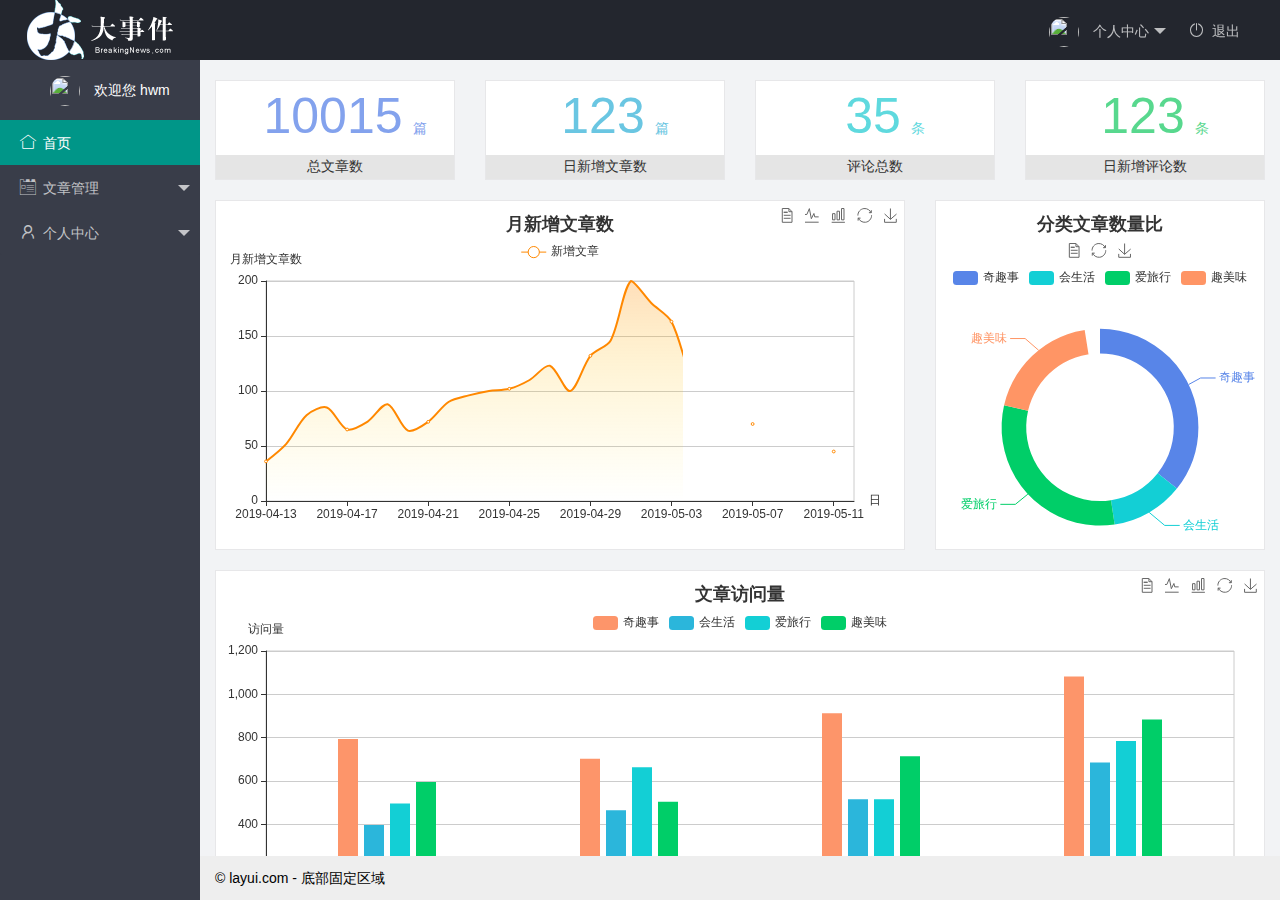
==== index.html @ d1b0f01d "完成了全部的身份认证" ====
<script>
    //写在上面的目的，进入页面，马上判断
    //判断本地存储中的token是否存在，如果不存在，则表示没有登录，则跳转到login.html
    if (localStorage.getItem('token') === 'null') {
        location.href = '/login.html';
    }
</script>

<!DOCTYPE html>
<html>

<head>
    <meta charset="utf-8">
    <meta name="viewport" content="width=device-width, initial-scale=1, maximum-scale=1">
    <title>hwm的大事件-后台首页</title>
    <link rel="stylesheet" href="/assets/lib/layui/css/layui.css">
    <link rel="stylesheet" href="/assets/css/index.css">
</head>

<body class="layui-layout-body">
    <div class="layui-layout layui-layout-admin">
        <div class="layui-header">
            <div class="layui-logo">
                <img src="/assets/images/logo.png" alt="">
            </div>
            <!-- 头部区域（可配合layui已有的水平导航） -->

            <ul class="layui-nav layui-layout-right">
                <li class="layui-nav-item">
                    <a href="javascript:;">
                        <span class="text-avatar">H</span>
                        <img src="http://t.cn/RCzsdCq" class="layui-nav-img"> 个人中心
                    </a>
                    <dl class="layui-nav-child">
                        <dd><a href="">基本资料</a></dd>
                        <dd><a href="">重置密码</a></dd>
                        <dd><a href="">更换头像</a></dd>
                    </dl>
                </li>
                <li class="layui-nav-item">
                    <a href="javascript:;" id="logout"><i class="layui-icon layui-icon-logout"></i>退出</a>
                </li>
            </ul>
        </div>

        <div class="layui-side layui-bg-black">
            <div class="layui-side-scroll">
                <div id="user">
                    <span class="text-avatar">H</span>
                    <img src="http://t.cn/RCzsdCq" class="layui-nav-img"> 欢迎您 <span class="username"> hwm</span>
                </div>


                <!-- 左侧导航区域（可配合layui已有的垂直导航） -->
                <ul class="layui-nav layui-nav-tree" lay-filter="test" lay-shrink="all">
                    <li class="layui-nav-item layui-this"><a href=""><i class="layui-icon layui-icon-home"></i>首页</a>
                    </li>

                    <li class="layui-nav-item lay-shrink">
                        <a class="" href="javascript:;"><i class="layui-icon layui-icon-tabs"></i>文章管理</a>
                        <dl class="layui-nav-child">
                            <dd><a href="/test.html" target="ifm"><i class="layui-icon layui-icon-app"></i>文章类别</a></dd>
                            <dd><a href="javascript:;"><i class="layui-icon layui-icon-app"></i>文章列表</a></dd>
                            <dd><a href="javascript:;"><i class="layui-icon layui-icon-app"></i>发表文章</a></dd>
                        </dl>
                    </li>
                    <li class="layui-nav-item ">
                        <a href="javascript:;"><i class="layui-icon layui-icon-username"></i>个人中心</a>
                        <dl class="layui-nav-child">
                            <dd><a href="javascript:;"><i class="layui-icon layui-icon-app"></i>基本资料</a></dd>
                            <dd><a href="javascript:;"><i class="layui-icon layui-icon-app"></i>更换头像</a></dd>
                            <dd><a href="javascript:;"><i class="layui-icon layui-icon-app"></i>重置密码</a></dd>
                        </dl>
                    </li>


                </ul>
            </div>
        </div>

        <div class="layui-body">
            <!-- 内容主体区域 -->
            <!-- <div style="padding: 15px;">内容主体区域</div> -->
            <iframe src="/home/dashboard.html" name="ifm" frameborder="0"></iframe>
        </div>

        <div class="layui-footer">
            <!-- 底部固定区域 -->
            © layui.com - 底部固定区域
        </div>
    </div>
    <script src="/assets/lib/layui/layui.all.js"></script>

    <script>
        //JavaScript代码区域
        layui.use('element', function() {
            var element = layui.element;

        });
    </script>
    <script src="/assets/lib/jquery.js"></script>
    <!-- 先加载common.js,再加载index.js -->
    <script src="/assets/js/common.js"></script>
    <script src="/assets/js/index.js"></script>
</body>

</html>
---- assets/lib/layui/css/layui.css ----
/** layui-v2.5.6 MIT License By https://www.layui.com */
 .layui-inline,img{display:inline-block;vertical-align:middle}h1,h2,h3,h4,h5,h6{font-weight:400}.layui-edge,.layui-header,.layui-inline,.layui-main{position:relative}.layui-body,.layui-edge,.layui-elip{overflow:hidden}.layui-btn,.layui-edge,.layui-inline,img{vertical-align:middle}.layui-btn,.layui-disabled,.layui-icon,.layui-unselect{-moz-user-select:none;-webkit-user-select:none;-ms-user-select:none}.layui-elip,.layui-form-checkbox span,.layui-form-pane .layui-form-label{text-overflow:ellipsis;white-space:nowrap}.layui-breadcrumb,.layui-tree-btnGroup{visibility:hidden}blockquote,body,button,dd,div,dl,dt,form,h1,h2,h3,h4,h5,h6,input,li,ol,p,pre,td,textarea,th,ul{margin:0;padding:0;-webkit-tap-highlight-color:rgba(0,0,0,0)}a:active,a:hover{outline:0}img{border:none}li{list-style:none}table{border-collapse:collapse;border-spacing:0}h4,h5,h6{font-size:100%}button,input,optgroup,option,select,textarea{font-family:inherit;font-size:inherit;font-style:inherit;font-weight:inherit;outline:0}pre{white-space:pre-wrap;white-space:-moz-pre-wrap;white-space:-pre-wrap;white-space:-o-pre-wrap;word-wrap:break-word}body{line-height:24px;font:14px Helvetica Neue,Helvetica,PingFang SC,Tahoma,Arial,sans-serif}hr{height:1px;margin:10px 0;border:0;clear:both}a{color:#333;text-decoration:none}a:hover{color:#777}a cite{font-style:normal;*cursor:pointer}.layui-border-box,.layui-border-box *{box-sizing:border-box}.layui-box,.layui-box *{box-sizing:content-box}.layui-clear{clear:both;*zoom:1}.layui-clear:after{content:'\20';clear:both;*zoom:1;display:block;height:0}.layui-inline{*display:inline;*zoom:1}.layui-edge{display:inline-block;width:0;height:0;border-width:6px;border-style:dashed;border-color:transparent}.layui-edge-top{top:-4px;border-bottom-color:#999;border-bottom-style:solid}.layui-edge-right{border-left-color:#999;border-left-style:solid}.layui-edge-bottom{top:2px;border-top-color:#999;border-top-style:solid}.layui-edge-left{border-right-color:#999;border-right-style:solid}.layui-disabled,.layui-disabled:hover{color:#d2d2d2!important;cursor:not-allowed!important}.layui-circle{border-radius:100%}.layui-show{display:block!important}.layui-hide{display:none!important}@font-face{font-family:layui-icon;src:url(../font/iconfont.eot?v=256);src:url(../font/iconfont.eot?v=256#iefix) format('embedded-opentype'),url(../font/iconfont.woff2?v=256) format('woff2'),url(../font/iconfont.woff?v=256) format('woff'),url(../font/iconfont.ttf?v=256) format('truetype'),url(../font/iconfont.svg?v=256#layui-icon) format('svg')}.layui-icon{font-family:layui-icon!important;font-size:16px;font-style:normal;-webkit-font-smoothing:antialiased;-moz-osx-font-smoothing:grayscale}.layui-icon-reply-fill:before{content:"\e611"}.layui-icon-set-fill:before{content:"\e614"}.layui-icon-menu-fill:before{content:"\e60f"}.layui-icon-search:before{content:"\e615"}.layui-icon-share:before{content:"\e641"}.layui-icon-set-sm:before{content:"\e620"}.layui-icon-engine:before{content:"\e628"}.layui-icon-close:before{content:"\1006"}.layui-icon-close-fill:before{content:"\1007"}.layui-icon-chart-screen:before{content:"\e629"}.layui-icon-star:before{content:"\e600"}.layui-icon-circle-dot:before{content:"\e617"}.layui-icon-chat:before{content:"\e606"}.layui-icon-release:before{content:"\e609"}.layui-icon-list:before{content:"\e60a"}.layui-icon-chart:before{content:"\e62c"}.layui-icon-ok-circle:before{content:"\1005"}.layui-icon-layim-theme:before{content:"\e61b"}.layui-icon-table:before{content:"\e62d"}.layui-icon-right:before{content:"\e602"}.layui-icon-left:before{content:"\e603"}.layui-icon-cart-simple:before{content:"\e698"}.layui-icon-face-cry:before{content:"\e69c"}.layui-icon-face-smile:before{content:"\e6af"}.layui-icon-survey:before{content:"\e6b2"}.layui-icon-tree:before{content:"\e62e"}.layui-icon-ie:before{content:"\e7bb"}.layui-icon-upload-circle:before{content:"\e62f"}.layui-icon-add-circle:before{content:"\e61f"}.layui-icon-download-circle:before{content:"\e601"}.layui-icon-templeate-1:before{content:"\e630"}.layui-icon-util:before{content:"\e631"}.layui-icon-face-surprised:before{content:"\e664"}.layui-icon-edit:before{content:"\e642"}.layui-icon-speaker:before{content:"\e645"}.layui-icon-down:before{content:"\e61a"}.layui-icon-file:before{content:"\e621"}.layui-icon-layouts:before{content:"\e632"}.layui-icon-rate-half:before{content:"\e6c9"}.layui-icon-add-circle-fine:before{content:"\e608"}.layui-icon-prev-circle:before{content:"\e633"}.layui-icon-read:before{content:"\e705"}.layui-icon-404:before{content:"\e61c"}.layui-icon-carousel:before{content:"\e634"}.layui-icon-help:before{content:"\e607"}.layui-icon-code-circle:before{content:"\e635"}.layui-icon-windows:before{content:"\e67f"}.layui-icon-water:before{content:"\e636"}.layui-icon-username:before{content:"\e66f"}.layui-icon-find-fill:before{content:"\e670"}.layui-icon-about:before{content:"\e60b"}.layui-icon-location:before{content:"\e715"}.layui-icon-up:before{content:"\e619"}.layui-icon-pause:before{content:"\e651"}.layui-icon-date:before{content:"\e637"}.layui-icon-layim-uploadfile:before{content:"\e61d"}.layui-icon-delete:before{content:"\e640"}.layui-icon-play:before{content:"\e652"}.layui-icon-top:before{content:"\e604"}.layui-icon-firefox:before{content:"\e686"}.layui-icon-friends:before{content:"\e612"}.layui-icon-refresh-3:before{content:"\e9aa"}.layui-icon-ok:before{content:"\e605"}.layui-icon-layer:before{content:"\e638"}.layui-icon-face-smile-fine:before{content:"\e60c"}.layui-icon-dollar:before{content:"\e659"}.layui-icon-group:before{content:"\e613"}.layui-icon-layim-download:before{content:"\e61e"}.layui-icon-picture-fine:before{content:"\e60d"}.layui-icon-link:before{content:"\e64c"}.layui-icon-diamond:before{content:"\e735"}.layui-icon-log:before{content:"\e60e"}.layui-icon-key:before{content:"\e683"}.layui-icon-rate-solid:before{content:"\e67a"}.layui-icon-fonts-del:before{content:"\e64f"}.layui-icon-unlink:before{content:"\e64d"}.layui-icon-fonts-clear:before{content:"\e639"}.layui-icon-triangle-r:before{content:"\e623"}.layui-icon-circle:before{content:"\e63f"}.layui-icon-radio:before{content:"\e643"}.layui-icon-align-center:before{content:"\e647"}.layui-icon-align-right:before{content:"\e648"}.layui-icon-align-left:before{content:"\e649"}.layui-icon-loading-1:before{content:"\e63e"}.layui-icon-return:before{content:"\e65c"}.layui-icon-fonts-strong:before{content:"\e62b"}.layui-icon-upload:before{content:"\e67c"}.layui-icon-dialogue:before{content:"\e63a"}.layui-icon-video:before{content:"\e6ed"}.layui-icon-headset:before{content:"\e6fc"}.layui-icon-cellphone-fine:before{content:"\e63b"}.layui-icon-add-1:before{content:"\e654"}.layui-icon-face-smile-b:before{content:"\e650"}.layui-icon-fonts-html:before{content:"\e64b"}.layui-icon-screen-full:before{content:"\e622"}.layui-icon-form:before{content:"\e63c"}.layui-icon-cart:before{content:"\e657"}.layui-icon-camera-fill:before{content:"\e65d"}.layui-icon-tabs:before{content:"\e62a"}.layui-icon-heart-fill:before{content:"\e68f"}.layui-icon-fonts-code:before{content:"\e64e"}.layui-icon-ios:before{content:"\e680"}.layui-icon-at:before{content:"\e687"}.layui-icon-fire:before{content:"\e756"}.layui-icon-set:before{content:"\e716"}.layui-icon-fonts-u:before{content:"\e646"}.layui-icon-triangle-d:before{content:"\e625"}.layui-icon-tips:before{content:"\e702"}.layui-icon-picture:before{content:"\e64a"}.layui-icon-more-vertical:before{content:"\e671"}.layui-icon-bluetooth:before{content:"\e689"}.layui-icon-flag:before{content:"\e66c"}.layui-icon-loading:before{content:"\e63d"}.layui-icon-fonts-i:before{content:"\e644"}.layui-icon-refresh-1:before{content:"\e666"}.layui-icon-rmb:before{content:"\e65e"}.layui-icon-addition:before{content:"\e624"}.layui-icon-home:before{content:"\e68e"}.layui-icon-time:before{content:"\e68d"}.layui-icon-user:before{content:"\e770"}.layui-icon-notice:before{content:"\e667"}.layui-icon-chrome:before{content:"\e68a"}.layui-icon-edge:before{content:"\e68b"}.layui-icon-login-weibo:before{content:"\e675"}.layui-icon-voice:before{content:"\e688"}.layui-icon-upload-drag:before{content:"\e681"}.layui-icon-login-qq:before{content:"\e676"}.layui-icon-snowflake:before{content:"\e6b1"}.layui-icon-heart:before{content:"\e68c"}.layui-icon-logout:before{content:"\e682"}.layui-icon-file-b:before{content:"\e655"}.layui-icon-template:before{content:"\e663"}.layui-icon-transfer:before{content:"\e691"}.layui-icon-auz:before{content:"\e672"}.layui-icon-console:before{content:"\e665"}.layui-icon-app:before{content:"\e653"}.layui-icon-prev:before{content:"\e65a"}.layui-icon-website:before{content:"\e7ae"}.layui-icon-next:before{content:"\e65b"}.layui-icon-component:before{content:"\e857"}.layui-icon-android:before{content:"\e684"}.layui-icon-more:before{content:"\e65f"}.layui-icon-login-wechat:before{content:"\e677"}.layui-icon-shrink-right:before{content:"\e668"}.layui-icon-spread-left:before{content:"\e66b"}.layui-icon-camera:before{content:"\e660"}.layui-icon-note:before{content:"\e66e"}.layui-icon-refresh:before{content:"\e669"}.layui-icon-female:before{content:"\e661"}.layui-icon-male:before{content:"\e662"}.layui-icon-screen-restore:before{content:"\e758"}.layui-icon-password:before{content:"\e673"}.layui-icon-senior:before{content:"\e674"}.layui-icon-theme:before{content:"\e66a"}.layui-icon-tread:before{content:"\e6c5"}.layui-icon-praise:before{content:"\e6c6"}.layui-icon-star-fill:before{content:"\e658"}.layui-icon-rate:before{content:"\e67b"}.layui-icon-template-1:before{content:"\e656"}.layui-icon-vercode:before{content:"\e679"}.layui-icon-service:before{content:"\e626"}.layui-icon-cellphone:before{content:"\e678"}.layui-icon-print:before{content:"\e66d"}.layui-icon-cols:before{content:"\e610"}.layui-icon-wifi:before{content:"\e7e0"}.layui-icon-export:before{content:"\e67d"}.layui-icon-rss:before{content:"\e808"}.layui-icon-slider:before{content:"\e714"}.layui-icon-email:before{content:"\e618"}.layui-icon-subtraction:before{content:"\e67e"}.layui-icon-mike:before{content:"\e6dc"}.layui-icon-light:before{content:"\e748"}.layui-icon-gift:before{content:"\e627"}.layui-icon-mute:before{content:"\e685"}.layui-icon-reduce-circle:before{content:"\e616"}.layui-icon-music:before{content:"\e690"}.layui-main{width:1140px;margin:0 auto}.layui-header{z-index:1000;height:60px}.layui-header a:hover{transition:all .5s;-webkit-transition:all .5s}.layui-side{position:fixed;left:0;top:0;bottom:0;z-index:999;width:200px;overflow-x:hidden}.layui-side-scroll{position:relative;width:220px;height:100%;overflow-x:hidden}.layui-body{position:absolute;left:200px;right:0;top:0;bottom:0;z-index:998;width:auto;overflow-y:auto;box-sizing:border-box}.layui-layout-body{overflow:hidden}.layui-layout-admin .layui-header{background-color:#23262E}.layui-layout-admin .layui-side{top:60px;width:200px;overflow-x:hidden}.layui-layout-admin .layui-body{position:fixed;top:60px;bottom:44px}.layui-layout-admin .layui-main{width:auto;margin:0 15px}.layui-layout-admin .layui-footer{position:fixed;left:200px;right:0;bottom:0;height:44px;line-height:44px;padding:0 15px;background-color:#eee}.layui-layout-admin .layui-logo{position:absolute;left:0;top:0;width:200px;height:100%;line-height:60px;text-align:center;color:#009688;font-size:16px}.layui-layout-admin .layui-header .layui-nav{background:0 0}.layui-layout-left{position:absolute!important;left:200px;top:0}.layui-layout-right{position:absolute!important;right:0;top:0}.layui-container{position:relative;margin:0 auto;padding:0 15px;box-sizing:border-box}.layui-fluid{position:relative;margin:0 auto;padding:0 15px}.layui-row:after,.layui-row:before{content:'';display:block;clear:both}.layui-col-lg1,.layui-col-lg10,.layui-col-lg11,.layui-col-lg12,.layui-col-lg2,.layui-col-lg3,.layui-col-lg4,.layui-col-lg5,.layui-col-lg6,.layui-col-lg7,.layui-col-lg8,.layui-col-lg9,.layui-col-md1,.layui-col-md10,.layui-col-md11,.layui-col-md12,.layui-col-md2,.layui-col-md3,.layui-col-md4,.layui-col-md5,.layui-col-md6,.layui-col-md7,.layui-col-md8,.layui-col-md9,.layui-col-sm1,.layui-col-sm10,.layui-col-sm11,.layui-col-sm12,.layui-col-sm2,.layui-col-sm3,.layui-col-sm4,.layui-col-sm5,.layui-col-sm6,.layui-col-sm7,.layui-col-sm8,.layui-col-sm9,.layui-col-xs1,.layui-col-xs10,.layui-col-xs11,.layui-col-xs12,.layui-col-xs2,.layui-col-xs3,.layui-col-xs4,.layui-col-xs5,.layui-col-xs6,.layui-col-xs7,.layui-col-xs8,.layui-col-xs9{position:relative;display:block;box-sizing:border-box}.layui-col-xs1,.layui-col-xs10,.layui-col-xs11,.layui-col-xs12,.layui-col-xs2,.layui-col-xs3,.layui-col-xs4,.layui-col-xs5,.layui-col-xs6,.layui-col-xs7,.layui-col-xs8,.layui-col-xs9{float:left}.layui-col-xs1{width:8.33333333%}.layui-col-xs2{width:16.66666667%}.layui-col-xs3{width:25%}.layui-col-xs4{width:33.33333333%}.layui-col-xs5{width:41.66666667%}.layui-col-xs6{width:50%}.layui-col-xs7{width:58.33333333%}.layui-col-xs8{width:66.66666667%}.layui-col-xs9{width:75%}.layui-col-xs10{width:83.33333333%}.layui-col-xs11{width:91.66666667%}.layui-col-xs12{width:100%}.layui-col-xs-offset1{margin-left:8.33333333%}.layui-col-xs-offset2{margin-left:16.66666667%}.layui-col-xs-offset3{margin-left:25%}.layui-col-xs-offset4{margin-left:33.33333333%}.layui-col-xs-offset5{margin-left:41.66666667%}.layui-col-xs-offset6{margin-left:50%}.layui-col-xs-offset7{margin-left:58.33333333%}.layui-col-xs-offset8{margin-left:66.66666667%}.layui-col-xs-offset9{margin-left:75%}.layui-col-xs-offset10{margin-left:83.33333333%}.layui-col-xs-offset11{margin-left:91.66666667%}.layui-col-xs-offset12{margin-left:100%}@media screen and (max-width:768px){.layui-hide-xs{display:none!important}.layui-show-xs-block{display:block!important}.layui-show-xs-inline{display:inline!important}.layui-show-xs-inline-block{display:inline-block!important}}@media screen and (min-width:768px){.layui-container{width:750px}.layui-hide-sm{display:none!important}.layui-show-sm-block{display:block!important}.layui-show-sm-inline{display:inline!important}.layui-show-sm-inline-block{display:inline-block!important}.layui-col-sm1,.layui-col-sm10,.layui-col-sm11,.layui-col-sm12,.layui-col-sm2,.layui-col-sm3,.layui-col-sm4,.layui-col-sm5,.layui-col-sm6,.layui-col-sm7,.layui-col-sm8,.layui-col-sm9{float:left}.layui-col-sm1{width:8.33333333%}.layui-col-sm2{width:16.66666667%}.layui-col-sm3{width:25%}.layui-col-sm4{width:33.33333333%}.layui-col-sm5{width:41.66666667%}.layui-col-sm6{width:50%}.layui-col-sm7{width:58.33333333%}.layui-col-sm8{width:66.66666667%}.layui-col-sm9{width:75%}.layui-col-sm10{width:83.33333333%}.layui-col-sm11{width:91.66666667%}.layui-col-sm12{width:100%}.layui-col-sm-offset1{margin-left:8.33333333%}.layui-col-sm-offset2{margin-left:16.66666667%}.layui-col-sm-offset3{margin-left:25%}.layui-col-sm-offset4{margin-left:33.33333333%}.layui-col-sm-offset5{margin-left:41.66666667%}.layui-col-sm-offset6{margin-left:50%}.layui-col-sm-offset7{margin-left:58.33333333%}.layui-col-sm-offset8{margin-left:66.66666667%}.layui-col-sm-offset9{margin-left:75%}.layui-col-sm-offset10{margin-left:83.33333333%}.layui-col-sm-offset11{margin-left:91.66666667%}.layui-col-sm-offset12{margin-left:100%}}@media screen and (min-width:992px){.layui-container{width:970px}.layui-hide-md{display:none!important}.layui-show-md-block{display:block!important}.layui-show-md-inline{display:inline!important}.layui-show-md-inline-block{display:inline-block!important}.layui-col-md1,.layui-col-md10,.layui-col-md11,.layui-col-md12,.layui-col-md2,.layui-col-md3,.layui-col-md4,.layui-col-md5,.layui-col-md6,.layui-col-md7,.layui-col-md8,.layui-col-md9{float:left}.layui-col-md1{width:8.33333333%}.layui-col-md2{width:16.66666667%}.layui-col-md3{width:25%}.layui-col-md4{width:33.33333333%}.layui-col-md5{width:41.66666667%}.layui-col-md6{width:50%}.layui-col-md7{width:58.33333333%}.layui-col-md8{width:66.66666667%}.layui-col-md9{width:75%}.layui-col-md10{width:83.33333333%}.layui-col-md11{width:91.66666667%}.layui-col-md12{width:100%}.layui-col-md-offset1{margin-left:8.33333333%}.layui-col-md-offset2{margin-left:16.66666667%}.layui-col-md-offset3{margin-left:25%}.layui-col-md-offset4{margin-left:33.33333333%}.layui-col-md-offset5{margin-left:41.66666667%}.layui-col-md-offset6{margin-left:50%}.layui-col-md-offset7{margin-left:58.33333333%}.layui-col-md-offset8{margin-left:66.66666667%}.layui-col-md-offset9{margin-left:75%}.layui-col-md-offset10{margin-left:83.33333333%}.layui-col-md-offset11{margin-left:91.66666667%}.layui-col-md-offset12{margin-left:100%}}@media screen and (min-width:1200px){.layui-container{width:1170px}.layui-hide-lg{display:none!important}.layui-show-lg-block{display:block!important}.layui-show-lg-inline{display:inline!important}.layui-show-lg-inline-block{display:inline-block!important}.layui-col-lg1,.layui-col-lg10,.layui-col-lg11,.layui-col-lg12,.layui-col-lg2,.layui-col-lg3,.layui-col-lg4,.layui-col-lg5,.layui-col-lg6,.layui-col-lg7,.layui-col-lg8,.layui-col-lg9{float:left}.layui-col-lg1{width:8.33333333%}.layui-col-lg2{width:16.66666667%}.layui-col-lg3{width:25%}.layui-col-lg4{width:33.33333333%}.layui-col-lg5{width:41.66666667%}.layui-col-lg6{width:50%}.layui-col-lg7{width:58.33333333%}.layui-col-lg8{width:66.66666667%}.layui-col-lg9{width:75%}.layui-col-lg10{width:83.33333333%}.layui-col-lg11{width:91.66666667%}.layui-col-lg12{width:100%}.layui-col-lg-offset1{margin-left:8.33333333%}.layui-col-lg-offset2{margin-left:16.66666667%}.layui-col-lg-offset3{margin-left:25%}.layui-col-lg-offset4{margin-left:33.33333333%}.layui-col-lg-offset5{margin-left:41.66666667%}.layui-col-lg-offset6{margin-left:50%}.layui-col-lg-offset7{margin-left:58.33333333%}.layui-col-lg-offset8{margin-left:66.66666667%}.layui-col-lg-offset9{margin-left:75%}.layui-col-lg-offset10{margin-left:83.33333333%}.layui-col-lg-offset11{margin-left:91.66666667%}.layui-col-lg-offset12{margin-left:100%}}.layui-col-space1{margin:-.5px}.layui-col-space1>*{padding:.5px}.layui-col-space2{margin:-1px}.layui-col-space2>*{padding:1px}.layui-col-space4{margin:-2px}.layui-col-space4>*{padding:2px}.layui-col-space5{margin:-2.5px}.layui-col-space5>*{padding:2.5px}.layui-col-space6{margin:-3px}.layui-col-space6>*{padding:3px}.layui-col-space8{margin:-4px}.layui-col-space8>*{padding:4px}.layui-col-space10{margin:-5px}.layui-col-space10>*{padding:5px}.layui-col-space12{margin:-6px}.layui-col-space12>*{padding:6px}.layui-col-space14{margin:-7px}.layui-col-space14>*{padding:7px}.layui-col-space15{margin:-7.5px}.layui-col-space15>*{padding:7.5px}.layui-col-space16{margin:-8px}.layui-col-space16>*{padding:8px}.layui-col-space18{margin:-9px}.layui-col-space18>*{padding:9px}.layui-col-space20{margin:-10px}.layui-col-space20>*{padding:10px}.layui-col-space22{margin:-11px}.layui-col-space22>*{padding:11px}.layui-col-space24{margin:-12px}.layui-col-space24>*{padding:12px}.layui-col-space25{margin:-12.5px}.layui-col-space25>*{padding:12.5px}.layui-col-space26{margin:-13px}.layui-col-space26>*{padding:13px}.layui-col-space28{margin:-14px}.layui-col-space28>*{padding:14px}.layui-col-space30{margin:-15px}.layui-col-space30>*{padding:15px}.layui-btn,.layui-input,.layui-select,.layui-textarea,.layui-upload-button{outline:0;-webkit-appearance:none;transition:all .3s;-webkit-transition:all .3s;box-sizing:border-box}.layui-elem-quote{margin-bottom:10px;padding:15px;line-height:22px;border-left:5px solid #009688;border-radius:0 2px 2px 0;background-color:#f2f2f2}.layui-quote-nm{border-style:solid;border-width:1px 1px 1px 5px;background:0 0}.layui-elem-field{margin-bottom:10px;padding:0;border-width:1px;border-style:solid}.layui-elem-field legend{margin-left:20px;padding:0 10px;font-size:20px;font-weight:300}.layui-field-title{margin:10px 0 20px;border-width:1px 0 0}.layui-field-box{padding:10px 15px}.layui-field-title .layui-field-box{padding:10px 0}.layui-progress{position:relative;height:6px;border-radius:20px;background-color:#e2e2e2}.layui-progress-bar{position:absolute;left:0;top:0;width:0;max-width:100%;height:6px;border-radius:20px;text-align:right;background-color:#5FB878;transition:all .3s;-webkit-transition:all .3s}.layui-progress-big,.layui-progress-big .layui-progress-bar{height:18px;line-height:18px}.layui-progress-text{position:relative;top:-20px;line-height:18px;font-size:12px;color:#666}.layui-progress-big .layui-progress-text{position:static;padding:0 10px;color:#fff}.layui-collapse{border-width:1px;border-style:solid;border-radius:2px}.layui-colla-content,.layui-colla-item{border-top-width:1px;border-top-style:solid}.layui-colla-item:first-child{border-top:none}.layui-colla-title{position:relative;height:42px;line-height:42px;padding:0 15px 0 35px;color:#333;background-color:#f2f2f2;cursor:pointer;font-size:14px;overflow:hidden}.layui-colla-content{display:none;padding:10px 15px;line-height:22px;color:#666}.layui-colla-icon{position:absolute;left:15px;top:0;font-size:14px}.layui-card{margin-bottom:15px;border-radius:2px;background-color:#fff;box-shadow:0 1px 2px 0 rgba(0,0,0,.05)}.layui-card:last-child{margin-bottom:0}.layui-card-header{position:relative;height:42px;line-height:42px;padding:0 15px;border-bottom:1px solid #f6f6f6;color:#333;border-radius:2px 2px 0 0;font-size:14px}.layui-bg-black,.layui-bg-blue,.layui-bg-cyan,.layui-bg-green,.layui-bg-orange,.layui-bg-red{color:#fff!important}.layui-card-body{position:relative;padding:10px 15px;line-height:24px}.layui-card-body[pad15]{padding:15px}.layui-card-body[pad20]{padding:20px}.layui-card-body .layui-table{margin:5px 0}.layui-card .layui-tab{margin:0}.layui-panel-window{position:relative;padding:15px;border-radius:0;border-top:5px solid #E6E6E6;background-color:#fff}.layui-auxiliar-moving{position:fixed;left:0;right:0;top:0;bottom:0;width:100%;height:100%;background:0 0;z-index:9999999999}.layui-form-label,.layui-form-mid,.layui-form-select,.layui-input-block,.layui-input-inline,.layui-textarea{position:relative}.layui-bg-red{background-color:#FF5722!important}.layui-bg-orange{background-color:#FFB800!important}.layui-bg-green{background-color:#009688!important}.layui-bg-cyan{background-color:#2F4056!important}.layui-bg-blue{background-color:#1E9FFF!important}.layui-bg-black{background-color:#393D49!important}.layui-bg-gray{background-color:#eee!important;color:#666!important}.layui-badge-rim,.layui-colla-content,.layui-colla-item,.layui-collapse,.layui-elem-field,.layui-form-pane .layui-form-item[pane],.layui-form-pane .layui-form-label,.layui-input,.layui-layedit,.layui-layedit-tool,.layui-quote-nm,.layui-select,.layui-tab-bar,.layui-tab-card,.layui-tab-title,.layui-tab-title .layui-this:after,.layui-textarea{border-color:#e6e6e6}.layui-timeline-item:before,hr{background-color:#e6e6e6}.layui-text{line-height:22px;font-size:14px;color:#666}.layui-text h1,.layui-text h2,.layui-text h3{font-weight:500;color:#333}.layui-text h1{font-size:30px}.layui-text h2{font-size:24px}.layui-text h3{font-size:18px}.layui-text a:not(.layui-btn){color:#01AAED}.layui-text a:not(.layui-btn):hover{text-decoration:underline}.layui-text ul{padding:5px 0 5px 15px}.layui-text ul li{margin-top:5px;list-style-type:disc}.layui-text em,.layui-word-aux{color:#999!important;padding:0 5px!important}.layui-btn{display:inline-block;height:38px;line-height:38px;padding:0 18px;background-color:#009688;color:#fff;white-space:nowrap;text-align:center;font-size:14px;border:none;border-radius:2px;cursor:pointer}.layui-btn:hover{opacity:.8;filter:alpha(opacity=80);color:#fff}.layui-btn:active{opacity:1;filter:alpha(opacity=100)}.layui-btn+.layui-btn{margin-left:10px}.layui-btn-container{font-size:0}.layui-btn-container .layui-btn{margin-right:10px;margin-bottom:10px}.layui-btn-container .layui-btn+.layui-btn{margin-left:0}.layui-table .layui-btn-container .layui-btn{margin-bottom:9px}.layui-btn-radius{border-radius:100px}.layui-btn .layui-icon{margin-right:3px;font-size:18px;vertical-align:bottom;vertical-align:middle\9}.layui-btn-primary{border:1px solid #C9C9C9;background-color:#fff;color:#555}.layui-btn-primary:hover{border-color:#009688;color:#333}.layui-btn-normal{background-color:#1E9FFF}.layui-btn-warm{background-color:#FFB800}.layui-btn-danger{background-color:#FF5722}.layui-btn-checked{background-color:#5FB878}.layui-btn-disabled,.layui-btn-disabled:active,.layui-btn-disabled:hover{border:1px solid #e6e6e6;background-color:#FBFBFB;color:#C9C9C9;cursor:not-allowed;opacity:1}.layui-btn-lg{height:44px;line-height:44px;padding:0 25px;font-size:16px}.layui-btn-sm{height:30px;line-height:30px;padding:0 10px;font-size:12px}.layui-btn-sm i{font-size:16px!important}.layui-btn-xs{height:22px;line-height:22px;padding:0 5px;font-size:12px}.layui-btn-xs i{font-size:14px!important}.layui-btn-group{display:inline-block;vertical-align:middle;font-size:0}.layui-btn-group .layui-btn{margin-left:0!important;margin-right:0!important;border-left:1px solid rgba(255,255,255,.5);border-radius:0}.layui-btn-group .layui-btn-primary{border-left:none}.layui-btn-group .layui-btn-primary:hover{border-color:#C9C9C9;color:#009688}.layui-btn-group .layui-btn:first-child{border-left:none;border-radius:2px 0 0 2px}.layui-btn-group .layui-btn-primary:first-child{border-left:1px solid #c9c9c9}.layui-btn-group .layui-btn:last-child{border-radius:0 2px 2px 0}.layui-btn-group .layui-btn+.layui-btn{margin-left:0}.layui-btn-group+.layui-btn-group{margin-left:10px}.layui-btn-fluid{width:100%}.layui-input,.layui-select,.layui-textarea{height:38px;line-height:1.3;line-height:38px\9;border-width:1px;border-style:solid;background-color:#fff;border-radius:2px}.layui-input::-webkit-input-placeholder,.layui-select::-webkit-input-placeholder,.layui-textarea::-webkit-input-placeholder{line-height:1.3}.layui-input,.layui-textarea{display:block;width:100%;padding-left:10px}.layui-input:hover,.layui-textarea:hover{border-color:#D2D2D2!important}.layui-input:focus,.layui-textarea:focus{border-color:#C9C9C9!important}.layui-textarea{min-height:100px;height:auto;line-height:20px;padding:6px 10px;resize:vertical}.layui-select{padding:0 10px}.layui-form input[type=checkbox],.layui-form input[type=radio],.layui-form select{display:none}.layui-form [lay-ignore]{display:initial}.layui-form-item{margin-bottom:15px;clear:both;*zoom:1}.layui-form-item:after{content:'\20';clear:both;*zoom:1;display:block;height:0}.layui-form-label{float:left;display:block;padding:9px 15px;width:80px;font-weight:400;line-height:20px;text-align:right}.layui-form-label-col{display:block;float:none;padding:9px 0;line-height:20px;text-align:left}.layui-form-item .layui-inline{margin-bottom:5px;margin-right:10px}.layui-input-block{margin-left:110px;min-height:36px}.layui-input-inline{display:inline-block;vertical-align:middle}.layui-form-item .layui-input-inline{float:left;width:190px;margin-right:10px}.layui-form-text .layui-input-inline{width:auto}.layui-form-mid{float:left;display:block;padding:9px 0!important;line-height:20px;margin-right:10px}.layui-form-danger+.layui-form-select .layui-input,.layui-form-danger:focus{border-color:#FF5722!important}.layui-form-select .layui-input{padding-right:30px;cursor:pointer}.layui-form-select .layui-edge{position:absolute;right:10px;top:50%;margin-top:-3px;cursor:pointer;border-width:6px;border-top-color:#c2c2c2;border-top-style:solid;transition:all .3s;-webkit-transition:all .3s}.layui-form-select dl{display:none;position:absolute;left:0;top:42px;padding:5px 0;z-index:899;min-width:100%;border:1px solid #d2d2d2;max-height:300px;overflow-y:auto;background-color:#fff;border-radius:2px;box-shadow:0 2px 4px rgba(0,0,0,.12);box-sizing:border-box}.layui-form-select dl dd,.layui-form-select dl dt{padding:0 10px;line-height:36px;white-space:nowrap;overflow:hidden;text-overflow:ellipsis}.layui-form-select dl dt{font-size:12px;color:#999}.layui-form-select dl dd{cursor:pointer}.layui-form-select dl dd:hover{background-color:#f2f2f2;-webkit-transition:.5s all;transition:.5s all}.layui-form-select .layui-select-group dd{padding-left:20px}.layui-form-select dl dd.layui-select-tips{padding-left:10px!important;color:#999}.layui-form-select dl dd.layui-this{background-color:#5FB878;color:#fff}.layui-form-checkbox,.layui-form-select dl dd.layui-disabled{background-color:#fff}.layui-form-selected dl{display:block}.layui-form-checkbox,.layui-form-checkbox *,.layui-form-switch{display:inline-block;vertical-align:middle}.layui-form-selected .layui-edge{margin-top:-9px;-webkit-transform:rotate(180deg);transform:rotate(180deg);margin-top:-3px\9}:root .layui-form-selected .layui-edge{margin-top:-9px\0/IE9}.layui-form-selectup dl{top:auto;bottom:42px}.layui-select-none{margin:5px 0;text-align:center;color:#999}.layui-select-disabled .layui-disabled{border-color:#eee!important}.layui-select-disabled .layui-edge{border-top-color:#d2d2d2}.layui-form-checkbox{position:relative;height:30px;line-height:30px;margin-right:10px;padding-right:30px;cursor:pointer;font-size:0;-webkit-transition:.1s linear;transition:.1s linear;box-sizing:border-box}.layui-form-checkbox span{padding:0 10px;height:100%;font-size:14px;border-radius:2px 0 0 2px;background-color:#d2d2d2;color:#fff;overflow:hidden}.layui-form-checkbox:hover span{background-color:#c2c2c2}.layui-form-checkbox i{position:absolute;right:0;top:0;width:30px;height:28px;border:1px solid #d2d2d2;border-left:none;border-radius:0 2px 2px 0;color:#fff;font-size:20px;text-align:center}.layui-form-checkbox:hover i{border-color:#c2c2c2;color:#c2c2c2}.layui-form-checked,.layui-form-checked:hover{border-color:#5FB878}.layui-form-checked span,.layui-form-checked:hover span{background-color:#5FB878}.layui-form-checked i,.layui-form-checked:hover i{color:#5FB878}.layui-form-item .layui-form-checkbox{margin-top:4px}.layui-form-checkbox[lay-skin=primary]{height:auto!important;line-height:normal!important;min-width:18px;min-height:18px;border:none!important;margin-right:0;padding-left:28px;padding-right:0;background:0 0}.layui-form-checkbox[lay-skin=primary] span{padding-left:0;padding-right:15px;line-height:18px;background:0 0;color:#666}.layui-form-checkbox[lay-skin=primary] i{right:auto;left:0;width:16px;height:16px;line-height:16px;border:1px solid #d2d2d2;font-size:12px;border-radius:2px;background-color:#fff;-webkit-transition:.1s linear;transition:.1s linear}.layui-form-checkbox[lay-skin=primary]:hover i{border-color:#5FB878;color:#fff}.layui-form-checked[lay-skin=primary] i{border-color:#5FB878!important;background-color:#5FB878;color:#fff}.layui-checkbox-disbaled[lay-skin=primary] span{background:0 0!important;color:#c2c2c2}.layui-checkbox-disbaled[lay-skin=primary]:hover i{border-color:#d2d2d2}.layui-form-item .layui-form-checkbox[lay-skin=primary]{margin-top:10px}.layui-form-switch{position:relative;height:22px;line-height:22px;min-width:35px;padding:0 5px;margin-top:8px;border:1px solid #d2d2d2;border-radius:20px;cursor:pointer;background-color:#fff;-webkit-transition:.1s linear;transition:.1s linear}.layui-form-switch i{position:absolute;left:5px;top:3px;width:16px;height:16px;border-radius:20px;background-color:#d2d2d2;-webkit-transition:.1s linear;transition:.1s linear}.layui-form-switch em{position:relative;top:0;width:25px;margin-left:21px;padding:0!important;text-align:center!important;color:#999!important;font-style:normal!important;font-size:12px}.layui-form-onswitch{border-color:#5FB878;background-color:#5FB878}.layui-checkbox-disbaled,.layui-checkbox-disbaled i{border-color:#e2e2e2!important}.layui-form-onswitch i{left:100%;margin-left:-21px;background-color:#fff}.layui-form-onswitch em{margin-left:5px;margin-right:21px;color:#fff!important}.layui-checkbox-disbaled span{background-color:#e2e2e2!important}.layui-checkbox-disbaled:hover i{color:#fff!important}[lay-radio]{display:none}.layui-form-radio,.layui-form-radio *{display:inline-block;vertical-align:middle}.layui-form-radio{line-height:28px;margin:6px 10px 0 0;padding-right:10px;cursor:pointer;font-size:0}.layui-form-radio *{font-size:14px}.layui-form-radio>i{margin-right:8px;font-size:22px;color:#c2c2c2}.layui-form-radio>i:hover,.layui-form-radioed>i{color:#5FB878}.layui-radio-disbaled>i{color:#e2e2e2!important}.layui-form-pane .layui-form-label{width:110px;padding:8px 15px;height:38px;line-height:20px;border-width:1px;border-style:solid;border-radius:2px 0 0 2px;text-align:center;background-color:#FBFBFB;overflow:hidden;box-sizing:border-box}.layui-form-pane .layui-input-inline{margin-left:-1px}.layui-form-pane .layui-input-block{margin-left:110px;left:-1px}.layui-form-pane .layui-input{border-radius:0 2px 2px 0}.layui-form-pane .layui-form-text .layui-form-label{float:none;width:100%;border-radius:2px;box-sizing:border-box;text-align:left}.layui-form-pane .layui-form-text .layui-input-inline{display:block;margin:0;top:-1px;clear:both}.layui-form-pane .layui-form-text .layui-input-block{margin:0;left:0;top:-1px}.layui-form-pane .layui-form-text .layui-textarea{min-height:100px;border-radius:0 0 2px 2px}.layui-form-pane .layui-form-checkbox{margin:4px 0 4px 10px}.layui-form-pane .layui-form-radio,.layui-form-pane .layui-form-switch{margin-top:6px;margin-left:10px}.layui-form-pane .layui-form-item[pane]{position:relative;border-width:1px;border-style:solid}.layui-form-pane .layui-form-item[pane] .layui-form-label{position:absolute;left:0;top:0;height:100%;border-width:0 1px 0 0}.layui-form-pane .layui-form-item[pane] .layui-input-inline{margin-left:110px}@media screen and (max-width:450px){.layui-form-item .layui-form-label{text-overflow:ellipsis;overflow:hidden;white-space:nowrap}.layui-form-item .layui-inline{display:block;margin-right:0;margin-bottom:20px;clear:both}.layui-form-item .layui-inline:after{content:'\20';clear:both;display:block;height:0}.layui-form-item .layui-input-inline{display:block;float:none;left:-3px;width:auto;margin:0 0 10px 112px}.layui-form-item .layui-input-inline+.layui-form-mid{margin-left:110px;top:-5px;padding:0}.layui-form-item .layui-form-checkbox{margin-right:5px;margin-bottom:5px}}.layui-layedit{border-width:1px;border-style:solid;border-radius:2px}.layui-layedit-tool{padding:3px 5px;border-bottom-width:1px;border-bottom-style:solid;font-size:0}.layedit-tool-fixed{position:fixed;top:0;border-top:1px solid #e2e2e2}.layui-layedit-tool .layedit-tool-mid,.layui-layedit-tool .layui-icon{display:inline-block;vertical-align:middle;text-align:center;font-size:14px}.layui-layedit-tool .layui-icon{position:relative;width:32px;height:30px;line-height:30px;margin:3px 5px;color:#777;cursor:pointer;border-radius:2px}.layui-layedit-tool .layui-icon:hover{color:#393D49}.layui-layedit-tool .layui-icon:active{color:#000}.layui-layedit-tool .layedit-tool-active{background-color:#e2e2e2;color:#000}.layui-layedit-tool .layui-disabled,.layui-layedit-tool .layui-disabled:hover{color:#d2d2d2;cursor:not-allowed}.layui-layedit-tool .layedit-tool-mid{width:1px;height:18px;margin:0 10px;background-color:#d2d2d2}.layedit-tool-html{width:50px!important;font-size:30px!important}.layedit-tool-b,.layedit-tool-code,.layedit-tool-help{font-size:16px!important}.layedit-tool-d,.layedit-tool-face,.layedit-tool-image,.layedit-tool-unlink{font-size:18px!important}.layedit-tool-image input{position:absolute;font-size:0;left:0;top:0;width:100%;height:100%;opacity:.01;filter:Alpha(opacity=1);cursor:pointer}.layui-layedit-iframe iframe{display:block;width:100%}#LAY_layedit_code{overflow:hidden}.layui-laypage{display:inline-block;*display:inline;*zoom:1;vertical-align:middle;margin:10px 0;font-size:0}.layui-laypage>a:first-child,.layui-laypage>a:first-child em{border-radius:2px 0 0 2px}.layui-laypage>a:last-child,.layui-laypage>a:last-child em{border-radius:0 2px 2px 0}.layui-laypage>:first-child{margin-left:0!important}.layui-laypage>:last-child{margin-right:0!important}.layui-laypage a,.layui-laypage button,.layui-laypage input,.layui-laypage select,.layui-laypage span{border:1px solid #e2e2e2}.layui-laypage a,.layui-laypage span{display:inline-block;*display:inline;*zoom:1;vertical-align:middle;padding:0 15px;height:28px;line-height:28px;margin:0 -1px 5px 0;background-color:#fff;color:#333;font-size:12px}.layui-flow-more a *,.layui-laypage input,.layui-table-view select[lay-ignore]{display:inline-block}.layui-laypage a:hover{color:#009688}.layui-laypage em{font-style:normal}.layui-laypage .layui-laypage-spr{color:#999;font-weight:700}.layui-laypage a{text-decoration:none}.layui-laypage .layui-laypage-curr{position:relative}.layui-laypage .layui-laypage-curr em{position:relative;color:#fff}.layui-laypage .layui-laypage-curr .layui-laypage-em{position:absolute;left:-1px;top:-1px;padding:1px;width:100%;height:100%;background-color:#009688}.layui-laypage-em{border-radius:2px}.layui-laypage-next em,.layui-laypage-prev em{font-family:Sim sun;font-size:16px}.layui-laypage .layui-laypage-count,.layui-laypage .layui-laypage-limits,.layui-laypage .layui-laypage-refresh,.layui-laypage .layui-laypage-skip{margin-left:10px;margin-right:10px;padding:0;border:none}.layui-laypage .layui-laypage-limits,.layui-laypage .layui-laypage-refresh{vertical-align:top}.layui-laypage .layui-laypage-refresh i{font-size:18px;cursor:pointer}.layui-laypage select{height:22px;padding:3px;border-radius:2px;cursor:pointer}.layui-laypage .layui-laypage-skip{height:30px;line-height:30px;color:#999}.layui-laypage button,.layui-laypage input{height:30px;line-height:30px;border-radius:2px;vertical-align:top;background-color:#fff;box-sizing:border-box}.layui-laypage input{width:40px;margin:0 10px;padding:0 3px;text-align:center}.layui-laypage input:focus,.layui-laypage select:focus{border-color:#009688!important}.layui-laypage button{margin-left:10px;padding:0 10px;cursor:pointer}.layui-table,.layui-table-view{margin:10px 0}.layui-flow-more{margin:10px 0;text-align:center;color:#999;font-size:14px}.layui-flow-more a{height:32px;line-height:32px}.layui-flow-more a *{vertical-align:top}.layui-flow-more a cite{padding:0 20px;border-radius:3px;background-color:#eee;color:#333;font-style:normal}.layui-flow-more a cite:hover{opacity:.8}.layui-flow-more a i{font-size:30px;color:#737383}.layui-table{width:100%;background-color:#fff;color:#666}.layui-table tr{transition:all .3s;-webkit-transition:all .3s}.layui-table th{text-align:left;font-weight:400}.layui-table tbody tr:hover,.layui-table thead tr,.layui-table-click,.layui-table-header,.layui-table-hover,.layui-table-mend,.layui-table-patch,.layui-table-tool,.layui-table-total,.layui-table-total tr,.layui-table[lay-even] tr:nth-child(even){background-color:#f2f2f2}.layui-table td,.layui-table th,.layui-table-col-set,.layui-table-fixed-r,.layui-table-grid-down,.layui-table-header,.layui-table-page,.layui-table-tips-main,.layui-table-tool,.layui-table-total,.layui-table-view,.layui-table[lay-skin=line],.layui-table[lay-skin=row]{border-width:1px;border-style:solid;border-color:#e6e6e6}.layui-table td,.layui-table th{position:relative;padding:9px 15px;min-height:20px;line-height:20px;font-size:14px}.layui-table[lay-skin=line] td,.layui-table[lay-skin=line] th{border-width:0 0 1px}.layui-table[lay-skin=row] td,.layui-table[lay-skin=row] th{border-width:0 1px 0 0}.layui-table[lay-skin=nob] td,.layui-table[lay-skin=nob] th{border:none}.layui-table img{max-width:100px}.layui-table[lay-size=lg] td,.layui-table[lay-size=lg] th{padding:15px 30px}.layui-table-view .layui-table[lay-size=lg] .layui-table-cell{height:40px;line-height:40px}.layui-table[lay-size=sm] td,.layui-table[lay-size=sm] th{font-size:12px;padding:5px 10px}.layui-table-view .layui-table[lay-size=sm] .layui-table-cell{height:20px;line-height:20px}.layui-table[lay-data]{display:none}.layui-table-box{position:relative;overflow:hidden}.layui-table-view .layui-table{position:relative;width:auto;margin:0}.layui-table-view .layui-table[lay-skin=line]{border-width:0 1px 0 0}.layui-table-view .layui-table[lay-skin=row]{border-width:0 0 1px}.layui-table-view .layui-table td,.layui-table-view .layui-table th{padding:5px 0;border-top:none;border-left:none}.layui-table-view .layui-table th.layui-unselect .layui-table-cell span{cursor:pointer}.layui-table-view .layui-table td{cursor:default}.layui-table-view .layui-table td[data-edit=text]{cursor:text}.layui-table-view .layui-form-checkbox[lay-skin=primary] i{width:18px;height:18px}.layui-table-view .layui-form-radio{line-height:0;padding:0}.layui-table-view .layui-form-radio>i{margin:0;font-size:20px}.layui-table-init{position:absolute;left:0;top:0;width:100%;height:100%;text-align:center;z-index:110}.layui-table-init .layui-icon{position:absolute;left:50%;top:50%;margin:-15px 0 0 -15px;font-size:30px;color:#c2c2c2}.layui-table-header{border-width:0 0 1px;overflow:hidden}.layui-table-header .layui-table{margin-bottom:-1px}.layui-table-tool .layui-inline[lay-event]{position:relative;width:26px;height:26px;padding:5px;line-height:16px;margin-right:10px;text-align:center;color:#333;border:1px solid #ccc;cursor:pointer;-webkit-transition:.5s all;transition:.5s all}.layui-table-tool .layui-inline[lay-event]:hover{border:1px solid #999}.layui-table-tool-temp{padding-right:120px}.layui-table-tool-self{position:absolute;right:17px;top:10px}.layui-table-tool .layui-table-tool-self .layui-inline[lay-event]{margin:0 0 0 10px}.layui-table-tool-panel{position:absolute;top:29px;left:-1px;padding:5px 0;min-width:150px;min-height:40px;border:1px solid #d2d2d2;text-align:left;overflow-y:auto;background-color:#fff;box-shadow:0 2px 4px rgba(0,0,0,.12)}.layui-table-cell,.layui-table-tool-panel li{overflow:hidden;text-overflow:ellipsis;white-space:nowrap}.layui-table-tool-panel li{padding:0 10px;line-height:30px;-webkit-transition:.5s all;transition:.5s all}.layui-table-tool-panel li .layui-form-checkbox[lay-skin=primary]{width:100%;padding-left:28px}.layui-table-tool-panel li:hover{background-color:#f2f2f2}.layui-table-tool-panel li .layui-form-checkbox[lay-skin=primary] i{position:absolute;left:0;top:0}.layui-table-tool-panel li .layui-form-checkbox[lay-skin=primary] span{padding:0}.layui-table-tool .layui-table-tool-self .layui-table-tool-panel{left:auto;right:-1px}.layui-table-col-set{position:absolute;right:0;top:0;width:20px;height:100%;border-width:0 0 0 1px;background-color:#fff}.layui-table-sort{width:10px;height:20px;margin-left:5px;cursor:pointer!important}.layui-table-sort .layui-edge{position:absolute;left:5px;border-width:5px}.layui-table-sort .layui-table-sort-asc{top:3px;border-top:none;border-bottom-style:solid;border-bottom-color:#b2b2b2}.layui-table-sort .layui-table-sort-asc:hover{border-bottom-color:#666}.layui-table-sort .layui-table-sort-desc{bottom:5px;border-bottom:none;border-top-style:solid;border-top-color:#b2b2b2}.layui-table-sort .layui-table-sort-desc:hover{border-top-color:#666}.layui-table-sort[lay-sort=asc] .layui-table-sort-asc{border-bottom-color:#000}.layui-table-sort[lay-sort=desc] .layui-table-sort-desc{border-top-color:#000}.layui-table-cell{height:28px;line-height:28px;padding:0 15px;position:relative;box-sizing:border-box}.layui-table-cell .layui-form-checkbox[lay-skin=primary]{top:-1px;padding:0}.layui-table-cell .layui-table-link{color:#01AAED}.laytable-cell-checkbox,.laytable-cell-numbers,.laytable-cell-radio,.laytable-cell-space{padding:0;text-align:center}.layui-table-body{position:relative;overflow:auto;margin-right:-1px;margin-bottom:-1px}.layui-table-body .layui-none{line-height:26px;padding:15px;text-align:center;color:#999}.layui-table-fixed{position:absolute;left:0;top:0;z-index:101}.layui-table-fixed .layui-table-body{overflow:hidden}.layui-table-fixed-l{box-shadow:0 -1px 8px rgba(0,0,0,.08)}.layui-table-fixed-r{left:auto;right:-1px;border-width:0 0 0 1px;box-shadow:-1px 0 8px rgba(0,0,0,.08)}.layui-table-fixed-r .layui-table-header{position:relative;overflow:visible}.layui-table-mend{position:absolute;right:-49px;top:0;height:100%;width:50px}.layui-table-tool{position:relative;z-index:890;width:100%;min-height:50px;line-height:30px;padding:10px 15px;border-width:0 0 1px}.layui-table-tool .layui-btn-container{margin-bottom:-10px}.layui-table-page,.layui-table-total{border-width:1px 0 0;margin-bottom:-1px;overflow:hidden}.layui-table-page{position:relative;width:100%;padding:7px 7px 0;height:41px;font-size:12px;white-space:nowrap}.layui-table-page>div{height:26px}.layui-table-page .layui-laypage{margin:0}.layui-table-page .layui-laypage a,.layui-table-page .layui-laypage span{height:26px;line-height:26px;margin-bottom:10px;border:none;background:0 0}.layui-table-page .layui-laypage a,.layui-table-page .layui-laypage span.layui-laypage-curr{padding:0 12px}.layui-table-page .layui-laypage span{margin-left:0;padding:0}.layui-table-page .layui-laypage .layui-laypage-prev{margin-left:-7px!important}.layui-table-page .layui-laypage .layui-laypage-curr .layui-laypage-em{left:0;top:0;padding:0}.layui-table-page .layui-laypage button,.layui-table-page .layui-laypage input{height:26px;line-height:26px}.layui-table-page .layui-laypage input{width:40px}.layui-table-page .layui-laypage button{padding:0 10px}.layui-table-page select{height:18px}.layui-table-patch .layui-table-cell{padding:0;width:30px}.layui-table-edit{position:absolute;left:0;top:0;width:100%;height:100%;padding:0 14px 1px;border-radius:0;box-shadow:1px 1px 20px rgba(0,0,0,.15)}.layui-table-edit:focus{border-color:#5FB878!important}select.layui-table-edit{padding:0 0 0 10px;border-color:#C9C9C9}.layui-table-view .layui-form-checkbox,.layui-table-view .layui-form-radio,.layui-table-view .layui-form-switch{top:0;margin:0;box-sizing:content-box}.layui-table-view .layui-form-checkbox{top:-1px;height:26px;line-height:26px}.layui-table-view .layui-form-checkbox i{height:26px}.layui-table-grid .layui-table-cell{overflow:visible}.layui-table-grid-down{position:absolute;top:0;right:0;width:26px;height:100%;padding:5px 0;border-width:0 0 0 1px;text-align:center;background-color:#fff;color:#999;cursor:pointer}.layui-table-grid-down .layui-icon{position:absolute;top:50%;left:50%;margin:-8px 0 0 -8px}.layui-table-grid-down:hover{background-color:#fbfbfb}body .layui-table-tips .layui-layer-content{background:0 0;padding:0;box-shadow:0 1px 6px rgba(0,0,0,.12)}.layui-table-tips-main{margin:-44px 0 0 -1px;max-height:150px;padding:8px 15px;font-size:14px;overflow-y:scroll;background-color:#fff;color:#666}.layui-table-tips-c{position:absolute;right:-3px;top:-13px;width:20px;height:20px;padding:3px;cursor:pointer;background-color:#666;border-radius:50%;color:#fff}.layui-table-tips-c:hover{background-color:#777}.layui-table-tips-c:before{position:relative;right:-2px}.layui-upload-file{display:none!important;opacity:.01;filter:Alpha(opacity=1)}.layui-upload-drag,.layui-upload-form,.layui-upload-wrap{display:inline-block}.layui-upload-list{margin:10px 0}.layui-upload-choose{padding:0 10px;color:#999}.layui-upload-drag{position:relative;padding:30px;border:1px dashed #e2e2e2;background-color:#fff;text-align:center;cursor:pointer;color:#999}.layui-upload-drag .layui-icon{font-size:50px;color:#009688}.layui-upload-drag[lay-over]{border-color:#009688}.layui-upload-iframe{position:absolute;width:0;height:0;border:0;visibility:hidden}.layui-upload-wrap{position:relative;vertical-align:middle}.layui-upload-wrap .layui-upload-file{display:block!important;position:absolute;left:0;top:0;z-index:10;font-size:100px;width:100%;height:100%;opacity:.01;filter:Alpha(opacity=1);cursor:pointer}.layui-transfer-active,.layui-transfer-box{display:inline-block;vertical-align:middle}.layui-transfer-box,.layui-transfer-header,.layui-transfer-search{border-width:0;border-style:solid;border-color:#e6e6e6}.layui-transfer-box{position:relative;border-width:1px;width:200px;height:360px;border-radius:2px;background-color:#fff}.layui-transfer-box .layui-form-checkbox{width:100%;margin:0!important}.layui-transfer-header{height:38px;line-height:38px;padding:0 10px;border-bottom-width:1px}.layui-transfer-search{position:relative;padding:10px;border-bottom-width:1px}.layui-transfer-search .layui-input{height:32px;padding-left:30px;font-size:12px}.layui-transfer-search .layui-icon-search{position:absolute;left:20px;top:50%;margin-top:-8px;color:#666}.layui-transfer-active{margin:0 15px}.layui-transfer-active .layui-btn{display:block;margin:0;padding:0 15px;background-color:#5FB878;border-color:#5FB878;color:#fff}.layui-transfer-active .layui-btn-disabled{background-color:#FBFBFB;border-color:#e6e6e6;color:#C9C9C9}.layui-transfer-active .layui-btn:first-child{margin-bottom:15px}.layui-transfer-active .layui-btn .layui-icon{margin:0;font-size:14px!important}.layui-transfer-data{padding:5px 0;overflow:auto}.layui-transfer-data li{height:32px;line-height:32px;padding:0 10px}.layui-transfer-data li:hover{background-color:#f2f2f2;transition:.5s all}.layui-transfer-data .layui-none{padding:15px 10px;text-align:center;color:#999}.layui-nav{position:relative;padding:0 20px;background-color:#393D49;color:#fff;border-radius:2px;font-size:0;box-sizing:border-box}.layui-nav *{font-size:14px}.layui-nav .layui-nav-item{position:relative;display:inline-block;*display:inline;*zoom:1;vertical-align:middle;line-height:60px}.layui-nav .layui-nav-item a{display:block;padding:0 20px;color:#fff;color:rgba(255,255,255,.7);transition:all .3s;-webkit-transition:all .3s}.layui-nav .layui-this:after,.layui-nav-bar,.layui-nav-tree .layui-nav-itemed:after{position:absolute;left:0;top:0;width:0;height:5px;background-color:#5FB878;transition:all .2s;-webkit-transition:all .2s}.layui-nav-bar{z-index:1000}.layui-nav .layui-nav-item a:hover,.layui-nav .layui-this a{color:#fff}.layui-nav .layui-this:after{content:'';top:auto;bottom:0;width:100%}.layui-nav-img{width:30px;height:30px;margin-right:10px;border-radius:50%}.layui-nav .layui-nav-more{content:'';width:0;height:0;border-style:solid dashed dashed;border-color:#fff transparent transparent;overflow:hidden;cursor:pointer;transition:all .2s;-webkit-transition:all .2s;position:absolute;top:50%;right:3px;margin-top:-3px;border-width:6px;border-top-color:rgba(255,255,255,.7)}.layui-nav .layui-nav-mored,.layui-nav-itemed>a .layui-nav-more{margin-top:-9px;border-style:dashed dashed solid;border-color:transparent transparent #fff}.layui-nav-child{display:none;position:absolute;left:0;top:65px;min-width:100%;line-height:36px;padding:5px 0;box-shadow:0 2px 4px rgba(0,0,0,.12);border:1px solid #d2d2d2;background-color:#fff;z-index:100;border-radius:2px;white-space:nowrap}.layui-nav .layui-nav-child a{color:#333}.layui-nav .layui-nav-child a:hover{background-color:#f2f2f2;color:#000}.layui-nav-child dd{position:relative}.layui-nav .layui-nav-child dd.layui-this a,.layui-nav-child dd.layui-this{background-color:#5FB878;color:#fff}.layui-nav-child dd.layui-this:after{display:none}.layui-nav-tree{width:200px;padding:0}.layui-nav-tree .layui-nav-item{display:block;width:100%;line-height:45px}.layui-nav-tree .layui-nav-item a{position:relative;height:45px;line-height:45px;text-overflow:ellipsis;overflow:hidden;white-space:nowrap}.layui-nav-tree .layui-nav-item a:hover{background-color:#4E5465}.layui-nav-tree .layui-nav-bar{width:5px;height:0;background-color:#009688}.layui-nav-tree .layui-nav-child dd.layui-this,.layui-nav-tree .layui-nav-child dd.layui-this a,.layui-nav-tree .layui-this,.layui-nav-tree .layui-this>a,.layui-nav-tree .layui-this>a:hover{background-color:#009688;color:#fff}.layui-nav-tree .layui-this:after{display:none}.layui-nav-itemed>a,.layui-nav-tree .layui-nav-title a,.layui-nav-tree .layui-nav-title a:hover{color:#fff!important}.layui-nav-tree .layui-nav-child{position:relative;z-index:0;top:0;border:none;box-shadow:none}.layui-nav-tree .layui-nav-child a{height:40px;line-height:40px;color:#fff;color:rgba(255,255,255,.7)}.layui-nav-tree .layui-nav-child,.layui-nav-tree .layui-nav-child a:hover{background:0 0;color:#fff}.layui-nav-tree .layui-nav-more{right:10px}.layui-nav-itemed>.layui-nav-child{display:block;padding:0;background-color:rgba(0,0,0,.3)!important}.layui-nav-itemed>.layui-nav-child>.layui-this>.layui-nav-child{display:block}.layui-nav-side{position:fixed;top:0;bottom:0;left:0;overflow-x:hidden;z-index:999}.layui-bg-blue .layui-nav-bar,.layui-bg-blue .layui-nav-itemed:after,.layui-bg-blue .layui-this:after{background-color:#93D1FF}.layui-bg-blue .layui-nav-child dd.layui-this{background-color:#1E9FFF}.layui-bg-blue .layui-nav-itemed>a,.layui-nav-tree.layui-bg-blue .layui-nav-title a,.layui-nav-tree.layui-bg-blue .layui-nav-title a:hover{background-color:#007DDB!important}.layui-breadcrumb{font-size:0}.layui-breadcrumb>*{font-size:14px}.layui-breadcrumb a{color:#999!important}.layui-breadcrumb a:hover{color:#5FB878!important}.layui-breadcrumb a cite{color:#666;font-style:normal}.layui-breadcrumb span[lay-separator]{margin:0 10px;color:#999}.layui-tab{margin:10px 0;text-align:left!important}.layui-tab[overflow]>.layui-tab-title{overflow:hidden}.layui-tab-title{position:relative;left:0;height:40px;white-space:nowrap;font-size:0;border-bottom-width:1px;border-bottom-style:solid;transition:all .2s;-webkit-transition:all .2s}.layui-tab-title li{display:inline-block;*display:inline;*zoom:1;vertical-align:middle;font-size:14px;transition:all .2s;-webkit-transition:all .2s;position:relative;line-height:40px;min-width:65px;padding:0 15px;text-align:center;cursor:pointer}.layui-tab-title li a{display:block}.layui-tab-title .layui-this{color:#000}.layui-tab-title .layui-this:after{position:absolute;left:0;top:0;content:'';width:100%;height:41px;border-width:1px;border-style:solid;border-bottom-color:#fff;border-radius:2px 2px 0 0;box-sizing:border-box;pointer-events:none}.layui-tab-bar{position:absolute;right:0;top:0;z-index:10;width:30px;height:39px;line-height:39px;border-width:1px;border-style:solid;border-radius:2px;text-align:center;background-color:#fff;cursor:pointer}.layui-tab-bar .layui-icon{position:relative;display:inline-block;top:3px;transition:all .3s;-webkit-transition:all .3s}.layui-tab-item{display:none}.layui-tab-more{padding-right:30px;height:auto!important;white-space:normal!important}.layui-tab-more li.layui-this:after{border-bottom-color:#e2e2e2;border-radius:2px}.layui-tab-more .layui-tab-bar .layui-icon{top:-2px;top:3px\9;-webkit-transform:rotate(180deg);transform:rotate(180deg)}:root .layui-tab-more .layui-tab-bar .layui-icon{top:-2px\0/IE9}.layui-tab-content{padding:10px}.layui-tab-title li .layui-tab-close{position:relative;display:inline-block;width:18px;height:18px;line-height:20px;margin-left:8px;top:1px;text-align:center;font-size:14px;color:#c2c2c2;transition:all .2s;-webkit-transition:all .2s}.layui-tab-title li .layui-tab-close:hover{border-radius:2px;background-color:#FF5722;color:#fff}.layui-tab-brief>.layui-tab-title .layui-this{color:#009688}.layui-tab-brief>.layui-tab-more li.layui-this:after,.layui-tab-brief>.layui-tab-title .layui-this:after{border:none;border-radius:0;border-bottom:2px solid #5FB878}.layui-tab-brief[overflow]>.layui-tab-title .layui-this:after{top:-1px}.layui-tab-card{border-width:1px;border-style:solid;border-radius:2px;box-shadow:0 2px 5px 0 rgba(0,0,0,.1)}.layui-tab-card>.layui-tab-title{background-color:#f2f2f2}.layui-tab-card>.layui-tab-title li{margin-right:-1px;margin-left:-1px}.layui-tab-card>.layui-tab-title .layui-this{background-color:#fff}.layui-tab-card>.layui-tab-title .layui-this:after{border-top:none;border-width:1px;border-bottom-color:#fff}.layui-tab-card>.layui-tab-title .layui-tab-bar{height:40px;line-height:40px;border-radius:0;border-top:none;border-right:none}.layui-tab-card>.layui-tab-more .layui-this{background:0 0;color:#5FB878}.layui-tab-card>.layui-tab-more .layui-this:after{border:none}.layui-timeline{padding-left:5px}.layui-timeline-item{position:relative;padding-bottom:20px}.layui-timeline-axis{position:absolute;left:-5px;top:0;z-index:10;width:20px;height:20px;line-height:20px;background-color:#fff;color:#5FB878;border-radius:50%;text-align:center;cursor:pointer}.layui-timeline-axis:hover{color:#FF5722}.layui-timeline-item:before{content:'';position:absolute;left:5px;top:0;z-index:0;width:1px;height:100%}.layui-timeline-item:last-child:before{display:none}.layui-timeline-item:first-child:before{display:block}.layui-timeline-content{padding-left:25px}.layui-timeline-title{position:relative;margin-bottom:10px}.layui-badge,.layui-badge-dot,.layui-badge-rim{position:relative;display:inline-block;padding:0 6px;font-size:12px;text-align:center;background-color:#FF5722;color:#fff;border-radius:2px}.layui-badge{height:18px;line-height:18px}.layui-badge-dot{width:8px;height:8px;padding:0;border-radius:50%}.layui-badge-rim{height:18px;line-height:18px;border-width:1px;border-style:solid;background-color:#fff;color:#666}.layui-btn .layui-badge,.layui-btn .layui-badge-dot{margin-left:5px}.layui-nav .layui-badge,.layui-nav .layui-badge-dot{position:absolute;top:50%;margin:-8px 6px 0}.layui-tab-title .layui-badge,.layui-tab-title .layui-badge-dot{left:5px;top:-2px}.layui-carousel{position:relative;left:0;top:0;background-color:#f8f8f8}.layui-carousel>[carousel-item]{position:relative;width:100%;height:100%;overflow:hidden}.layui-carousel>[carousel-item]:before{position:absolute;content:'\e63d';left:50%;top:50%;width:100px;line-height:20px;margin:-10px 0 0 -50px;text-align:center;color:#c2c2c2;font-family:layui-icon!important;font-size:30px;font-style:normal;-webkit-font-smoothing:antialiased;-moz-osx-font-smoothing:grayscale}.layui-carousel>[carousel-item]>*{display:none;position:absolute;left:0;top:0;width:100%;height:100%;background-color:#f8f8f8;transition-duration:.3s;-webkit-transition-duration:.3s}.layui-carousel-updown>*{-webkit-transition:.3s ease-in-out up;transition:.3s ease-in-out up}.layui-carousel-arrow{display:none\9;opacity:0;position:absolute;left:10px;top:50%;margin-top:-18px;width:36px;height:36px;line-height:36px;text-align:center;font-size:20px;border:0;border-radius:50%;background-color:rgba(0,0,0,.2);color:#fff;-webkit-transition-duration:.3s;transition-duration:.3s;cursor:pointer}.layui-carousel-arrow[lay-type=add]{left:auto!important;right:10px}.layui-carousel:hover .layui-carousel-arrow[lay-type=add],.layui-carousel[lay-arrow=always] .layui-carousel-arrow[lay-type=add]{right:20px}.layui-carousel[lay-arrow=always] .layui-carousel-arrow{opacity:1;left:20px}.layui-carousel[lay-arrow=none] .layui-carousel-arrow{display:none}.layui-carousel-arrow:hover,.layui-carousel-ind ul:hover{background-color:rgba(0,0,0,.35)}.layui-carousel:hover .layui-carousel-arrow{display:block\9;opacity:1;left:20px}.layui-carousel-ind{position:relative;top:-35px;width:100%;line-height:0!important;text-align:center;font-size:0}.layui-carousel[lay-indicator=outside]{margin-bottom:30px}.layui-carousel[lay-indicator=outside] .layui-carousel-ind{top:10px}.layui-carousel[lay-indicator=outside] .layui-carousel-ind ul{background-color:rgba(0,0,0,.5)}.layui-carousel[lay-indicator=none] .layui-carousel-ind{display:none}.layui-carousel-ind ul{display:inline-block;padding:5px;background-color:rgba(0,0,0,.2);border-radius:10px;-webkit-transition-duration:.3s;transition-duration:.3s}.layui-carousel-ind li{display:inline-block;width:10px;height:10px;margin:0 3px;font-size:14px;background-color:#e2e2e2;background-color:rgba(255,255,255,.5);border-radius:50%;cursor:pointer;-webkit-transition-duration:.3s;transition-duration:.3s}.layui-carousel-ind li:hover{background-color:rgba(255,255,255,.7)}.layui-carousel-ind li.layui-this{background-color:#fff}.layui-carousel>[carousel-item]>.layui-carousel-next,.layui-carousel>[carousel-item]>.layui-carousel-prev,.layui-carousel>[carousel-item]>.layui-this{display:block}.layui-carousel>[carousel-item]>.layui-this{left:0}.layui-carousel>[carousel-item]>.layui-carousel-prev{left:-100%}.layui-carousel>[carousel-item]>.layui-carousel-next{left:100%}.layui-carousel>[carousel-item]>.layui-carousel-next.layui-carousel-left,.layui-carousel>[carousel-item]>.layui-carousel-prev.layui-carousel-right{left:0}.layui-carousel>[carousel-item]>.layui-this.layui-carousel-left{left:-100%}.layui-carousel>[carousel-item]>.layui-this.layui-carousel-right{left:100%}.layui-carousel[lay-anim=updown] .layui-carousel-arrow{left:50%!important;top:20px;margin:0 0 0 -18px}.layui-carousel[lay-anim=updown]>[carousel-item]>*,.layui-carousel[lay-anim=fade]>[carousel-item]>*{left:0!important}.layui-carousel[lay-anim=updown] .layui-carousel-arrow[lay-type=add]{top:auto!important;bottom:20px}.layui-carousel[lay-anim=updown] .layui-carousel-ind{position:absolute;top:50%;right:20px;width:auto;height:auto}.layui-carousel[lay-anim=updown] .layui-carousel-ind ul{padding:3px 5px}.layui-carousel[lay-anim=updown] .layui-carousel-ind li{display:block;margin:6px 0}.layui-carousel[lay-anim=updown]>[carousel-item]>.layui-this{top:0}.layui-carousel[lay-anim=updown]>[carousel-item]>.layui-carousel-prev{top:-100%}.layui-carousel[lay-anim=updown]>[carousel-item]>.layui-carousel-next{top:100%}.layui-carousel[lay-anim=updown]>[carousel-item]>.layui-carousel-next.layui-carousel-left,.layui-carousel[lay-anim=updown]>[carousel-item]>.layui-carousel-prev.layui-carousel-right{top:0}.layui-carousel[lay-anim=updown]>[carousel-item]>.layui-this.layui-carousel-left{top:-100%}.layui-carousel[lay-anim=updown]>[carousel-item]>.layui-this.layui-carousel-right{top:100%}.layui-carousel[lay-anim=fade]>[carousel-item]>.layui-carousel-next,.layui-carousel[lay-anim=fade]>[carousel-item]>.layui-carousel-prev{opacity:0}.layui-carousel[lay-anim=fade]>[carousel-item]>.layui-carousel-next.layui-carousel-left,.layui-carousel[lay-anim=fade]>[carousel-item]>.layui-carousel-prev.layui-carousel-right{opacity:1}.layui-carousel[lay-anim=fade]>[carousel-item]>.layui-this.layui-carousel-left,.layui-carousel[lay-anim=fade]>[carousel-item]>.layui-this.layui-carousel-right{opacity:0}.layui-fixbar{position:fixed;right:15px;bottom:15px;z-index:999999}.layui-fixbar li{width:50px;height:50px;line-height:50px;margin-bottom:1px;text-align:center;cursor:pointer;font-size:30px;background-color:#9F9F9F;color:#fff;border-radius:2px;opacity:.95}.layui-fixbar li:hover{opacity:.85}.layui-fixbar li:active{opacity:1}.layui-fixbar .layui-fixbar-top{display:none;font-size:40px}body .layui-util-face{border:none;background:0 0}body .layui-util-face .layui-layer-content{padding:0;background-color:#fff;color:#666;box-shadow:none}.layui-util-face .layui-layer-TipsG{display:none}.layui-util-face ul{position:relative;width:372px;padding:10px;border:1px solid #D9D9D9;background-color:#fff;box-shadow:0 0 20px rgba(0,0,0,.2)}.layui-util-face ul li{cursor:pointer;float:left;border:1px solid #e8e8e8;height:22px;width:26px;overflow:hidden;margin:-1px 0 0 -1px;padding:4px 2px;text-align:center}.layui-util-face ul li:hover{position:relative;z-index:2;border:1px solid #eb7350;background:#fff9ec}.layui-code{position:relative;margin:10px 0;padding:15px;line-height:20px;border:1px solid #ddd;border-left-width:6px;background-color:#F2F2F2;color:#333;font-family:Courier New;font-size:12px}.layui-rate,.layui-rate *{display:inline-block;vertical-align:middle}.layui-rate{padding:10px 5px 10px 0;font-size:0}.layui-rate li i.layui-icon{font-size:20px;color:#FFB800;margin-right:5px;transition:all .3s;-webkit-transition:all .3s}.layui-rate li i:hover{cursor:pointer;transform:scale(1.12);-webkit-transform:scale(1.12)}.layui-rate[readonly] li i:hover{cursor:default;transform:scale(1)}.layui-colorpicker{width:26px;height:26px;border:1px solid #e6e6e6;padding:5px;border-radius:2px;line-height:24px;display:inline-block;cursor:pointer;transition:all .3s;-webkit-transition:all .3s}.layui-colorpicker:hover{border-color:#d2d2d2}.layui-colorpicker.layui-colorpicker-lg{width:34px;height:34px;line-height:32px}.layui-colorpicker.layui-colorpicker-sm{width:24px;height:24px;line-height:22px}.layui-colorpicker.layui-colorpicker-xs{width:22px;height:22px;line-height:20px}.layui-colorpicker-trigger-bgcolor{display:block;background:url([data-uri]);border-radius:2px}.layui-colorpicker-trigger-span{display:block;height:100%;box-sizing:border-box;border:1px solid rgba(0,0,0,.15);border-radius:2px;text-align:center}.layui-colorpicker-trigger-i{display:inline-block;color:#FFF;font-size:12px}.layui-colorpicker-trigger-i.layui-icon-close{color:#999}.layui-colorpicker-main{position:absolute;z-index:66666666;width:280px;padding:7px;background:#FFF;border:1px solid #d2d2d2;border-radius:2px;box-shadow:0 2px 4px rgba(0,0,0,.12)}.layui-colorpicker-main-wrapper{height:180px;position:relative}.layui-colorpicker-basis{width:260px;height:100%;position:relative}.layui-colorpicker-basis-white{width:100%;height:100%;position:absolute;top:0;left:0;background:linear-gradient(90deg,#FFF,hsla(0,0%,100%,0))}.layui-colorpicker-basis-black{width:100%;height:100%;position:absolute;top:0;left:0;background:linear-gradient(0deg,#000,transparent)}.layui-colorpicker-basis-cursor{width:10px;height:10px;border:1px solid #FFF;border-radius:50%;position:absolute;top:-3px;right:-3px;cursor:pointer}.layui-colorpicker-side{position:absolute;top:0;right:0;width:12px;height:100%;background:linear-gradient(red,#FF0,#0F0,#0FF,#00F,#F0F,red)}.layui-colorpicker-side-slider{width:100%;height:5px;box-shadow:0 0 1px #888;box-sizing:border-box;background:#FFF;border-radius:1px;border:1px solid #f0f0f0;cursor:pointer;position:absolute;left:0}.layui-colorpicker-main-alpha{display:none;height:12px;margin-top:7px;background:url([data-uri])}.layui-colorpicker-alpha-bgcolor{height:100%;position:relative}.layui-colorpicker-alpha-slider{width:5px;height:100%;box-shadow:0 0 1px #888;box-sizing:border-box;background:#FFF;border-radius:1px;border:1px solid #f0f0f0;cursor:pointer;position:absolute;top:0}.layui-colorpicker-main-pre{padding-top:7px;font-size:0}.layui-colorpicker-pre{width:20px;height:20px;border-radius:2px;display:inline-block;margin-left:6px;margin-bottom:7px;cursor:pointer}.layui-colorpicker-pre:nth-child(11n+1){margin-left:0}.layui-colorpicker-pre-isalpha{background:url([data-uri])}.layui-colorpicker-pre.layui-this{box-shadow:0 0 3px 2px rgba(0,0,0,.15)}.layui-colorpicker-pre>div{height:100%;border-radius:2px}.layui-colorpicker-main-input{text-align:right;padding-top:7px}.layui-colorpicker-main-input .layui-btn-container .layui-btn{margin:0 0 0 10px}.layui-colorpicker-main-input div.layui-inline{float:left;margin-right:10px;font-size:14px}.layui-colorpicker-main-input input.layui-input{width:150px;height:30px;color:#666}.layui-slider{height:4px;background:#e2e2e2;border-radius:3px;position:relative;cursor:pointer}.layui-slider-bar{border-radius:3px;position:absolute;height:100%}.layui-slider-step{position:absolute;top:0;width:4px;height:4px;border-radius:50%;background:#FFF;-webkit-transform:translateX(-50%);transform:translateX(-50%)}.layui-slider-wrap{width:36px;height:36px;position:absolute;top:-16px;-webkit-transform:translateX(-50%);transform:translateX(-50%);z-index:10;text-align:center}.layui-slider-wrap-btn{width:12px;height:12px;border-radius:50%;background:#FFF;display:inline-block;vertical-align:middle;cursor:pointer;transition:.3s}.layui-slider-wrap:after{content:"";height:100%;display:inline-block;vertical-align:middle}.layui-slider-wrap-btn.layui-slider-hover,.layui-slider-wrap-btn:hover{transform:scale(1.2)}.layui-slider-wrap-btn.layui-disabled:hover{transform:scale(1)!important}.layui-slider-tips{position:absolute;top:-42px;z-index:66666666;white-space:nowrap;display:none;-webkit-transform:translateX(-50%);transform:translateX(-50%);color:#FFF;background:#000;border-radius:3px;height:25px;line-height:25px;padding:0 10px}.layui-slider-tips:after{content:'';position:absolute;bottom:-12px;left:50%;margin-left:-6px;width:0;height:0;border-width:6px;border-style:solid;border-color:#000 transparent transparent}.layui-slider-input{width:70px;height:32px;border:1px solid #e6e6e6;border-radius:3px;font-size:16px;line-height:32px;position:absolute;right:0;top:-15px}.layui-slider-input-btn{display:none;position:absolute;top:0;right:0;width:20px;height:100%;border-left:1px solid #d2d2d2}.layui-slider-input-btn i{cursor:pointer;position:absolute;right:0;bottom:0;width:20px;height:50%;font-size:12px;line-height:16px;text-align:center;color:#999}.layui-slider-input-btn i:first-child{top:0;border-bottom:1px solid #d2d2d2}.layui-slider-input-txt{height:100%;font-size:14px}.layui-slider-input-txt input{height:100%;border:none}.layui-slider-input-btn i:hover{color:#009688}.layui-slider-vertical{width:4px;margin-left:34px}.layui-slider-vertical .layui-slider-bar{width:4px}.layui-slider-vertical .layui-slider-step{top:auto;left:0;-webkit-transform:translateY(50%);transform:translateY(50%)}.layui-slider-vertical .layui-slider-wrap{top:auto;left:-16px;-webkit-transform:translateY(50%);transform:translateY(50%)}.layui-slider-vertical .layui-slider-tips{top:auto;left:2px}@media \0screen{.layui-slider-wrap-btn{margin-left:-20px}.layui-slider-vertical .layui-slider-wrap-btn{margin-left:0;margin-bottom:-20px}.layui-slider-vertical .layui-slider-tips{margin-left:-8px}.layui-slider>span{margin-left:8px}}.layui-tree{line-height:22px}.layui-tree .layui-form-checkbox{margin:0!important}.layui-tree-set{width:100%;position:relative}.layui-tree-pack{display:none;padding-left:20px;position:relative}.layui-tree-iconClick,.layui-tree-main{display:inline-block;vertical-align:middle}.layui-tree-line .layui-tree-pack{padding-left:27px}.layui-tree-line .layui-tree-set .layui-tree-set:after{content:'';position:absolute;top:14px;left:-9px;width:17px;height:0;border-top:1px dotted #c0c4cc}.layui-tree-entry{position:relative;padding:3px 0;height:20px;white-space:nowrap}.layui-tree-entry:hover{background-color:#eee}.layui-tree-line .layui-tree-entry:hover{background-color:rgba(0,0,0,0)}.layui-tree-line .layui-tree-entry:hover .layui-tree-txt{color:#999;text-decoration:underline;transition:.3s}.layui-tree-main{cursor:pointer;padding-right:10px}.layui-tree-line .layui-tree-set:before{content:'';position:absolute;top:0;left:-9px;width:0;height:100%;border-left:1px dotted #c0c4cc}.layui-tree-line .layui-tree-set.layui-tree-setLineShort:before{height:13px}.layui-tree-line .layui-tree-set.layui-tree-setHide:before{height:0}.layui-tree-iconClick{position:relative;height:20px;line-height:20px;margin:0 10px;color:#c0c4cc}.layui-tree-icon{height:12px;line-height:12px;width:12px;text-align:center;border:1px solid #c0c4cc}.layui-tree-iconClick .layui-icon{font-size:18px}.layui-tree-icon .layui-icon{font-size:12px;color:#666}.layui-tree-iconArrow{padding:0 5px}.layui-tree-iconArrow:after{content:'';position:absolute;left:4px;top:3px;z-index:100;width:0;height:0;border-width:5px;border-style:solid;border-color:transparent transparent transparent #c0c4cc;transition:.5s}.layui-tree-btnGroup,.layui-tree-editInput{position:relative;vertical-align:middle;display:inline-block}.layui-tree-spread>.layui-tree-entry>.layui-tree-iconClick>.layui-tree-iconArrow:after{transform:rotate(90deg) translate(3px,4px)}.layui-tree-txt{display:inline-block;vertical-align:middle;color:#555}.layui-tree-search{margin-bottom:15px;color:#666}.layui-tree-btnGroup .layui-icon{display:inline-block;vertical-align:middle;padding:0 2px;cursor:pointer}.layui-tree-btnGroup .layui-icon:hover{color:#999;transition:.3s}.layui-tree-entry:hover .layui-tree-btnGroup{visibility:visible}.layui-tree-editInput{height:20px;line-height:20px;padding:0 3px;border:none;background-color:rgba(0,0,0,.05)}.layui-tree-emptyText{text-align:center;color:#999}.layui-anim{-webkit-animation-duration:.3s;animation-duration:.3s;-webkit-animation-fill-mode:both;animation-fill-mode:both}.layui-anim.layui-icon{display:inline-block}.layui-anim-loop{-webkit-animation-iteration-count:infinite;animation-iteration-count:infinite}.layui-trans,.layui-trans a{transition:all .3s;-webkit-transition:all .3s}@-webkit-keyframes layui-rotate{from{-webkit-transform:rotate(0)}to{-webkit-transform:rotate(360deg)}}@keyframes layui-rotate{from{transform:rotate(0)}to{transform:rotate(360deg)}}.layui-anim-rotate{-webkit-animation-name:layui-rotate;animation-name:layui-rotate;-webkit-animation-duration:1s;animation-duration:1s;-webkit-animation-timing-function:linear;animation-timing-function:linear}@-webkit-keyframes layui-up{from{-webkit-transform:translate3d(0,100%,0);opacity:.3}to{-webkit-transform:translate3d(0,0,0);opacity:1}}@keyframes layui-up{from{transform:translate3d(0,100%,0);opacity:.3}to{transform:translate3d(0,0,0);opacity:1}}.layui-anim-up{-webkit-animation-name:layui-up;animation-name:layui-up}@-webkit-keyframes layui-upbit{from{-webkit-transform:translate3d(0,30px,0);opacity:.3}to{-webkit-transform:translate3d(0,0,0);opacity:1}}@keyframes layui-upbit{from{transform:translate3d(0,30px,0);opacity:.3}to{transform:translate3d(0,0,0);opacity:1}}.layui-anim-upbit{-webkit-animation-name:layui-upbit;animation-name:layui-upbit}@-webkit-keyframes layui-scale{0%{opacity:.3;-webkit-transform:scale(.5)}100%{opacity:1;-webkit-transform:scale(1)}}@keyframes layui-scale{0%{opacity:.3;-ms-transform:scale(.5);transform:scale(.5)}100%{opacity:1;-ms-transform:scale(1);transform:scale(1)}}.layui-anim-scale{-webkit-animation-name:layui-scale;animation-name:layui-scale}@-webkit-keyframes layui-scale-spring{0%{opacity:.5;-webkit-transform:scale(.5)}80%{opacity:.8;-webkit-transform:scale(1.1)}100%{opacity:1;-webkit-transform:scale(1)}}@keyframes layui-scale-spring{0%{opacity:.5;transform:scale(.5)}80%{opacity:.8;transform:scale(1.1)}100%{opacity:1;transform:scale(1)}}.layui-anim-scaleSpring{-webkit-animation-name:layui-scale-spring;animation-name:layui-scale-spring}@-webkit-keyframes layui-fadein{0%{opacity:0}100%{opacity:1}}@keyframes layui-fadein{0%{opacity:0}100%{opacity:1}}.layui-anim-fadein{-webkit-animation-name:layui-fadein;animation-name:layui-fadein}@-webkit-keyframes layui-fadeout{0%{opacity:1}100%{opacity:0}}@keyframes layui-fadeout{0%{opacity:1}100%{opacity:0}}.layui-anim-fadeout{-webkit-animation-name:layui-fadeout;animation-name:layui-fadeout}
---- assets/css/index.css ----
/* 调整字体图标 */

.layui-icon {
    margin: 6px 7px 0 0;
    font-size: 16px;
}


/* 调整子菜单 */

.layui-side .layui-nav-child {
    padding-left: 15px;
}

#user {
    height: 60px;
    line-height: 60px;
    text-align: center;
}

.text-avatar {
    display: inline-block;
    width: 32px;
    height: 32px;
    line-height: 32px;
    text-align: center;
    border-radius: 50%;
    background-color: #419488;
    /* 先让字体头像隐藏起来 */
    display: none;
}

iframe {
    width: 100%;
    height: 100%;
}

.layui-body {
    /* 去掉iframe的滚动条 */
    overflow: hidden;
}
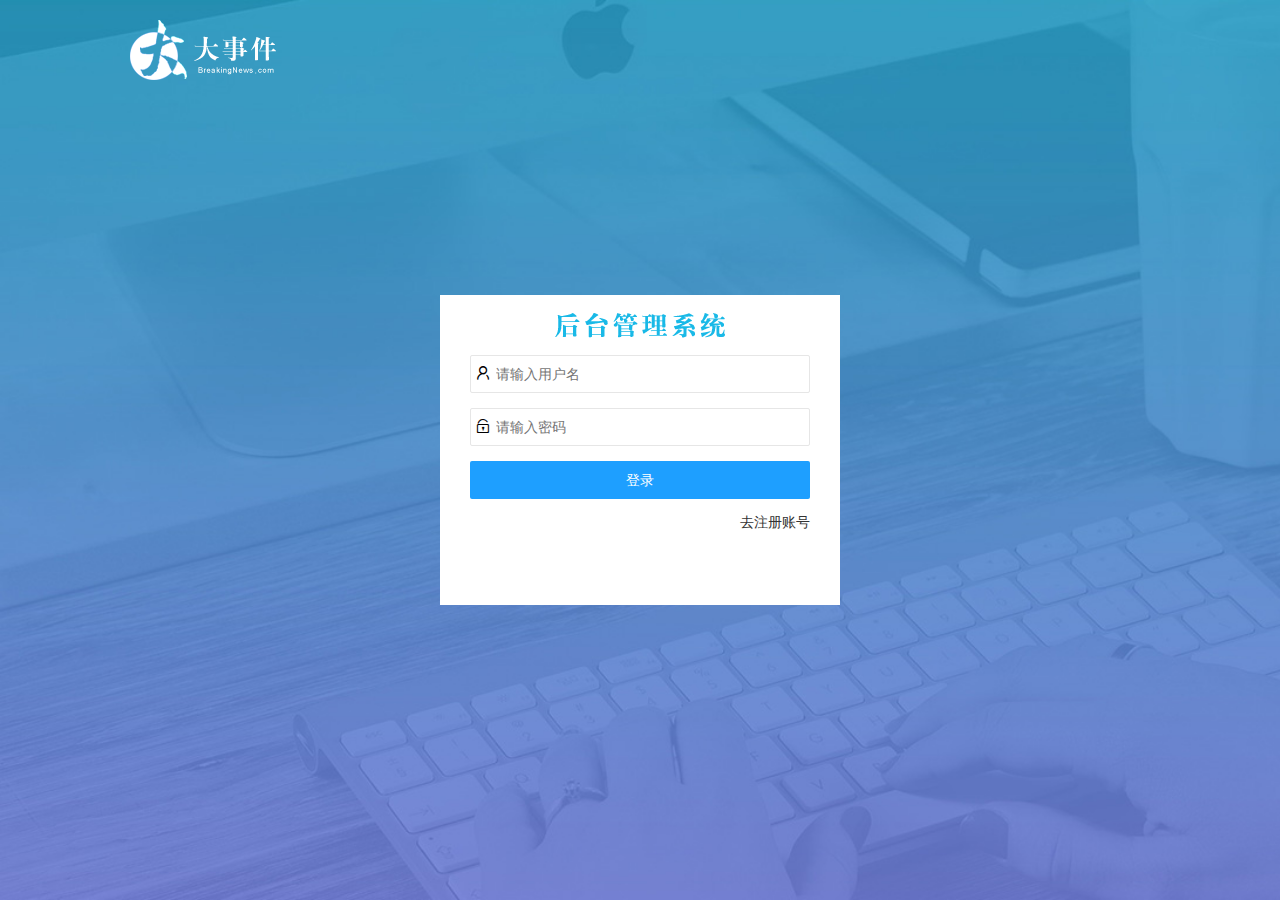
==== commit de92e328: "修改了common.js" ====
--- a/index.html
+++ b/index.html
@@ -1,7 +1,7 @@
 <script>
     //写在上面的目的，进入页面，马上判断
     //判断本地存储中的token是否存在，如果不存在，则表示没有登录，则跳转到login.html
-    if (localStorage.getItem('token') === 'null') {
+    if (localStorage.getItem('token') === null) {
         location.href = '/login.html';
     }
 </script>
